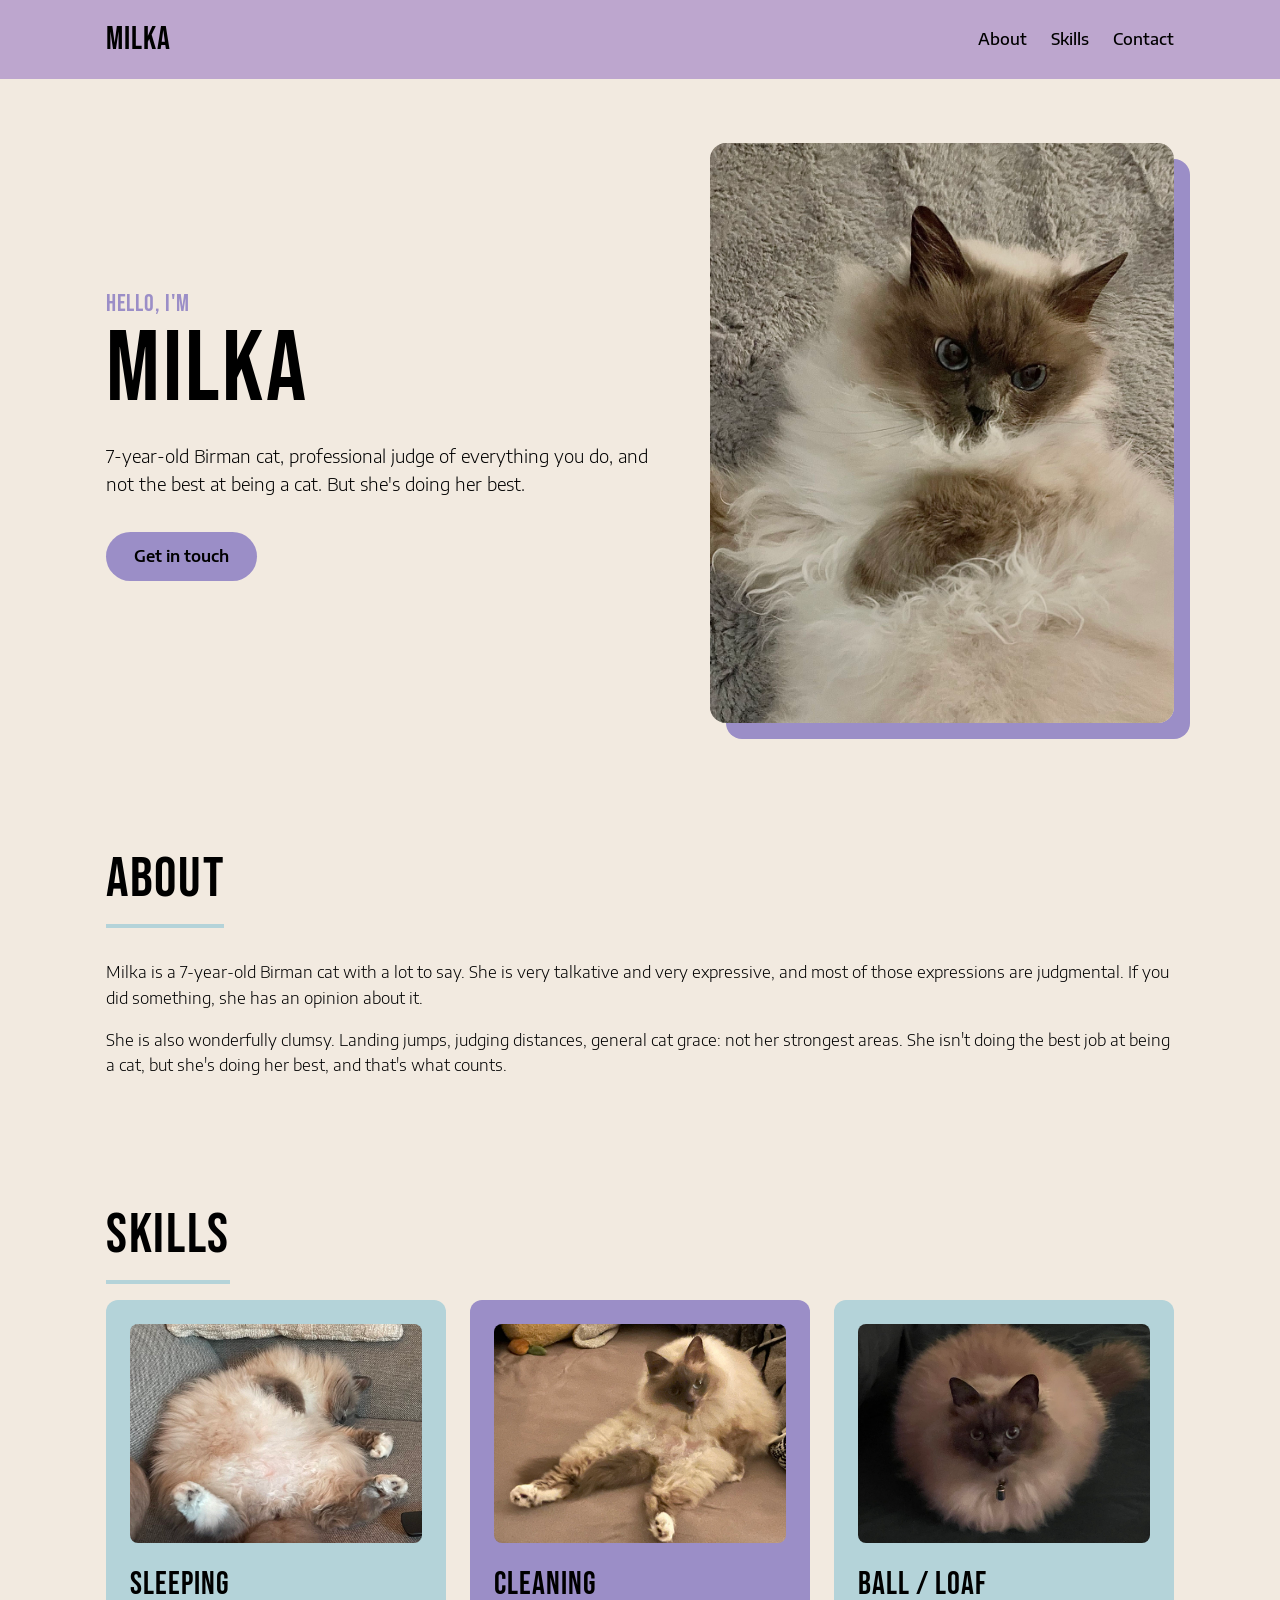
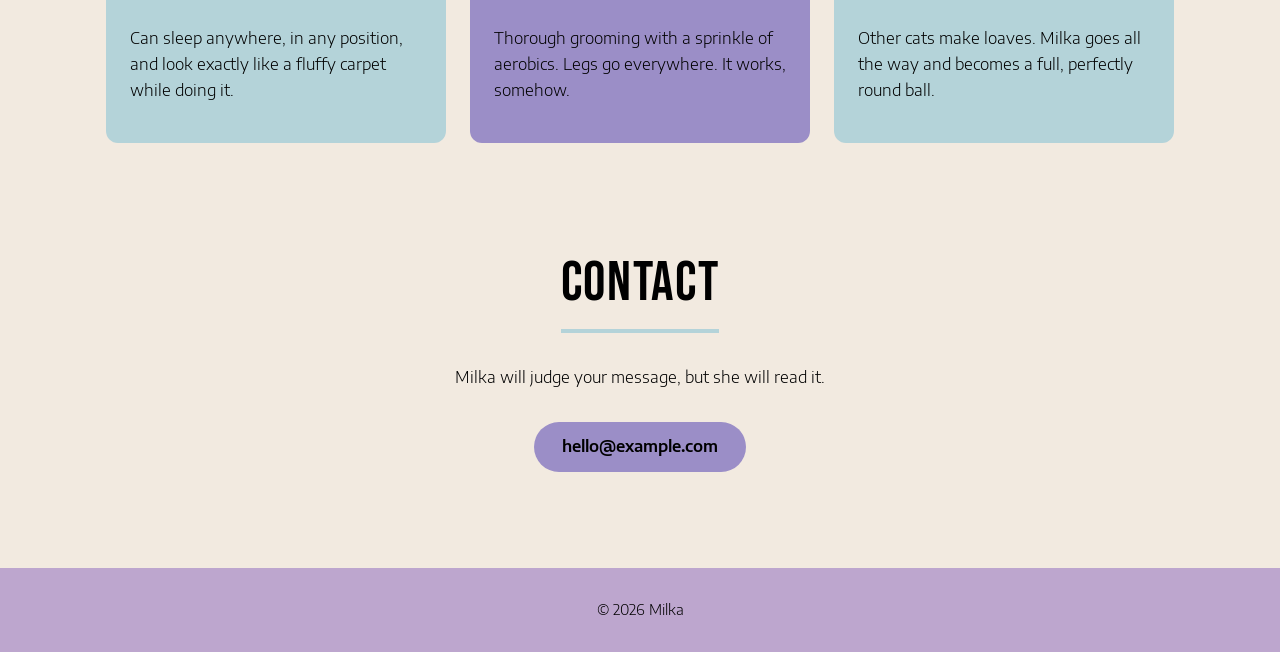
==== index.html @ d4df5263 "Add files via upload" ====
<!DOCTYPE html>
<html lang="en">
<head>
    <meta charset="UTF-8">
    <meta name="viewport" content="width=device-width, initial-scale=1.0">
    <title>Milka</title>

    <link rel="preconnect" href="https://fonts.googleapis.com">
    <link rel="preconnect" href="https://fonts.gstatic.com" crossorigin>
    <link href="https://fonts.googleapis.com/css2?family=Bebas+Neue&family=Encode+Sans+Semi+Expanded:wght@100;200;300;400;500;600;700;800;900&display=swap" rel="stylesheet">

    <link rel="stylesheet" href="style.css">
</head>
<body>
    <header class="site-header">
        <div class="container header-inner">
            <a href="#top" class="logo">Milka</a>
            <nav>
                <ul class="nav-list">
                    <li><a href="#about">About</a></li>
                    <li><a href="#skills">Skills</a></li>
                    <li><a href="#contact">Contact</a></li>
                </ul>
            </nav>
        </div>
    </header>

    <main id="top">
        <section class="hero container">
            <div class="hero-text">
                <p class="eyebrow">Hello, I'm</p>
                <h1>Milka</h1>
                <p class="lead">
                    7-year-old Birman cat, professional judge of everything you do,
                    and not the best at being a cat. But she's doing her best.
                </p>
                <a href="#contact" class="button">Get in touch</a>
            </div>
            <div class="hero-photo">
                <img src="img/1image.jpg" alt="Milka, a fluffy blue-eyed Birman cat, lying on her back">
            </div>
        </section>

        <section id="about" class="section container">
            <h2>About</h2>
            <p>
                Milka is a 7-year-old Birman cat with a lot to say. She is very talkative
                and very expressive, and most of those expressions are judgmental. If you
                did something, she has an opinion about it.
            </p>
            <p>
                She is also wonderfully clumsy. Landing jumps, judging distances, general
                cat grace: not her strongest areas. She isn't doing the best job at being
                a cat, but she's doing her best, and that's what counts.
            </p>
        </section>

        <section id="skills" class="section container">
            <h2>Skills</h2>
            <div class="cards">
                <article class="card">
                    <img src="img/image.webp" alt="Milka sleeping belly-up on the sofa" class="card-photo">
                    <h3>Sleeping</h3>
                    <p>Can sleep anywhere, in any position, and look exactly like a fluffy carpet while doing it.</p>
                </article>
                <article class="card card-alt">
                    <img src="img/2image.webp" alt="Milka mid-clean on the bed with her legs spread out" class="card-photo">
                    <h3>Cleaning</h3>
                    <p>Thorough grooming with a sprinkle of aerobics. Legs go everywhere. It works, somehow.</p>
                </article>
                <article class="card">
                    <img src="img/3image.webp" alt="Milka loafing as a perfectly round fluffy ball" class="card-photo">
                    <h3>Ball / Loaf</h3>
                    <p>Other cats make loaves. Milka goes all the way and becomes a full, perfectly round ball.</p>
                </article>
            </div>
        </section>

        <section id="contact" class="section container contact">
            <h2>Contact</h2>
            <p>Milka will judge your message, but she will read it.</p>
            <a href="mailto:hello@example.com" class="button">hello@example.com</a>
        </section>
    </main>

    <footer class="site-footer">
        <div class="container">
            <p>&copy; 2026 Milka</p>
        </div>
    </footer>
</body>
</html>
---- style.css ----
/* ---------- Colours ---------- */
:root {
    --base: #F2EAE0;
    --header: #BDA6CE;
    --accent-1: #9B8EC7;
    --accent-2: #B4D3D9;
    --text: #000000;
}

/* ---------- Fonts ---------- */
h1, h2, h3, .logo, .eyebrow {
    font-family: 'Bebas Neue', Arial, Helvetica, sans-serif;
    font-weight: 400;
    letter-spacing: 0.03em;
}

body {
    font-family: 'Encode Sans Semi Expanded', Arial, Helvetica, sans-serif;
    font-weight: 300;
    line-height: 1.6;
    color: var(--text);
    background: var(--base);
    margin: 0;
}

* {
    box-sizing: border-box;
}

html {
    scroll-behavior: smooth;
}

img {
    max-width: 100%;
    display: block;
}

.container {
    max-width: 1100px;
    margin: 0 auto;
    padding: 0 16px;
}

/* ---------- Header ---------- */
.site-header {
    background: var(--header);
    position: sticky;
    top: 0;
    z-index: 10;
}

.header-inner {
    display: flex;
    align-items: center;
    justify-content: space-between;
    flex-wrap: wrap;
    gap: 8px;
    padding-top: 14px;
    padding-bottom: 14px;
}

.logo {
    font-size: 2em;
    color: var(--text);
    text-decoration: none;
}

.nav-list {
    list-style: none;
    display: flex;
    gap: 24px;
    margin: 0;
    padding: 0;
}

.nav-list a {
    color: var(--text);
    text-decoration: none;
    font-weight: 500;
    border-bottom: 2px solid transparent;
}

.nav-list a:hover {
    border-bottom-color: var(--text);
}

/* ---------- Hero ---------- */
.hero {
    display: grid;
    grid-template-columns: 1.2fr 1fr;
    align-items: center;
    gap: 48px;
    padding-top: 64px;
    padding-bottom: 64px;
}

.eyebrow {
    font-size: 1.5em;
    color: var(--accent-1);
    margin: 0;
}

h1 {
    font-size: clamp(56px, 10vw, 100px);
    line-height: 0.95;
    margin: 0 0 24px;
}

.lead {
    font-size: 1.1em;
    max-width: 32em;
}

.hero-photo img {
    width: 100%;
    aspect-ratio: 4 / 5;
    object-fit: cover;
    object-position: center 15%;
    border-radius: 16px;
    box-shadow: 16px 16px 0 var(--accent-1);
}

/* ---------- Buttons ---------- */
.button {
    display: inline-block;
    margin-top: 16px;
    padding: 12px 28px;
    background: var(--accent-1);
    color: var(--text);
    text-decoration: none;
    font-weight: 600;
    border-radius: 999px;
    transition: background 0.2s;
}

.button:hover {
    background: var(--accent-2);
}

/* ---------- Sections ---------- */
.section {
    padding-top: 48px;
    padding-bottom: 48px;
}

h2 {
    font-size: 3.5em;
    margin: 0 0 16px;
    border-bottom: 4px solid var(--accent-2);
    display: inline-block;
}

.cards {
    display: grid;
    grid-template-columns: repeat(auto-fit, minmax(240px, 1fr));
    gap: 24px;
}

.card {
    background: var(--accent-2);
    padding: 24px;
    border-radius: 12px;
}

.card-photo {
    width: 100%;
    aspect-ratio: 4 / 3;
    object-fit: cover;
    border-radius: 8px;
    margin-bottom: 16px;
}

.card-alt {
    background: var(--accent-1);
}

h3 {
    font-size: 2em;
    margin: 0 0 8px;
}

.contact {
    text-align: center;
}

/* ---------- Footer ---------- */
.site-footer {
    background: var(--header);
    padding: 16px 0;
    margin-top: 48px;
    text-align: center;
    font-size: 0.9em;
}

/* ---------- Mobile ---------- */
@media (max-width: 720px) {
    .hero {
        grid-template-columns: 1fr;
        padding-top: 32px;
    }

    .hero-photo {
        order: -1;
        max-width: 360px;
        padding-right: 12px;
    }

    h2 {
        font-size: 2.8em;
    }
}
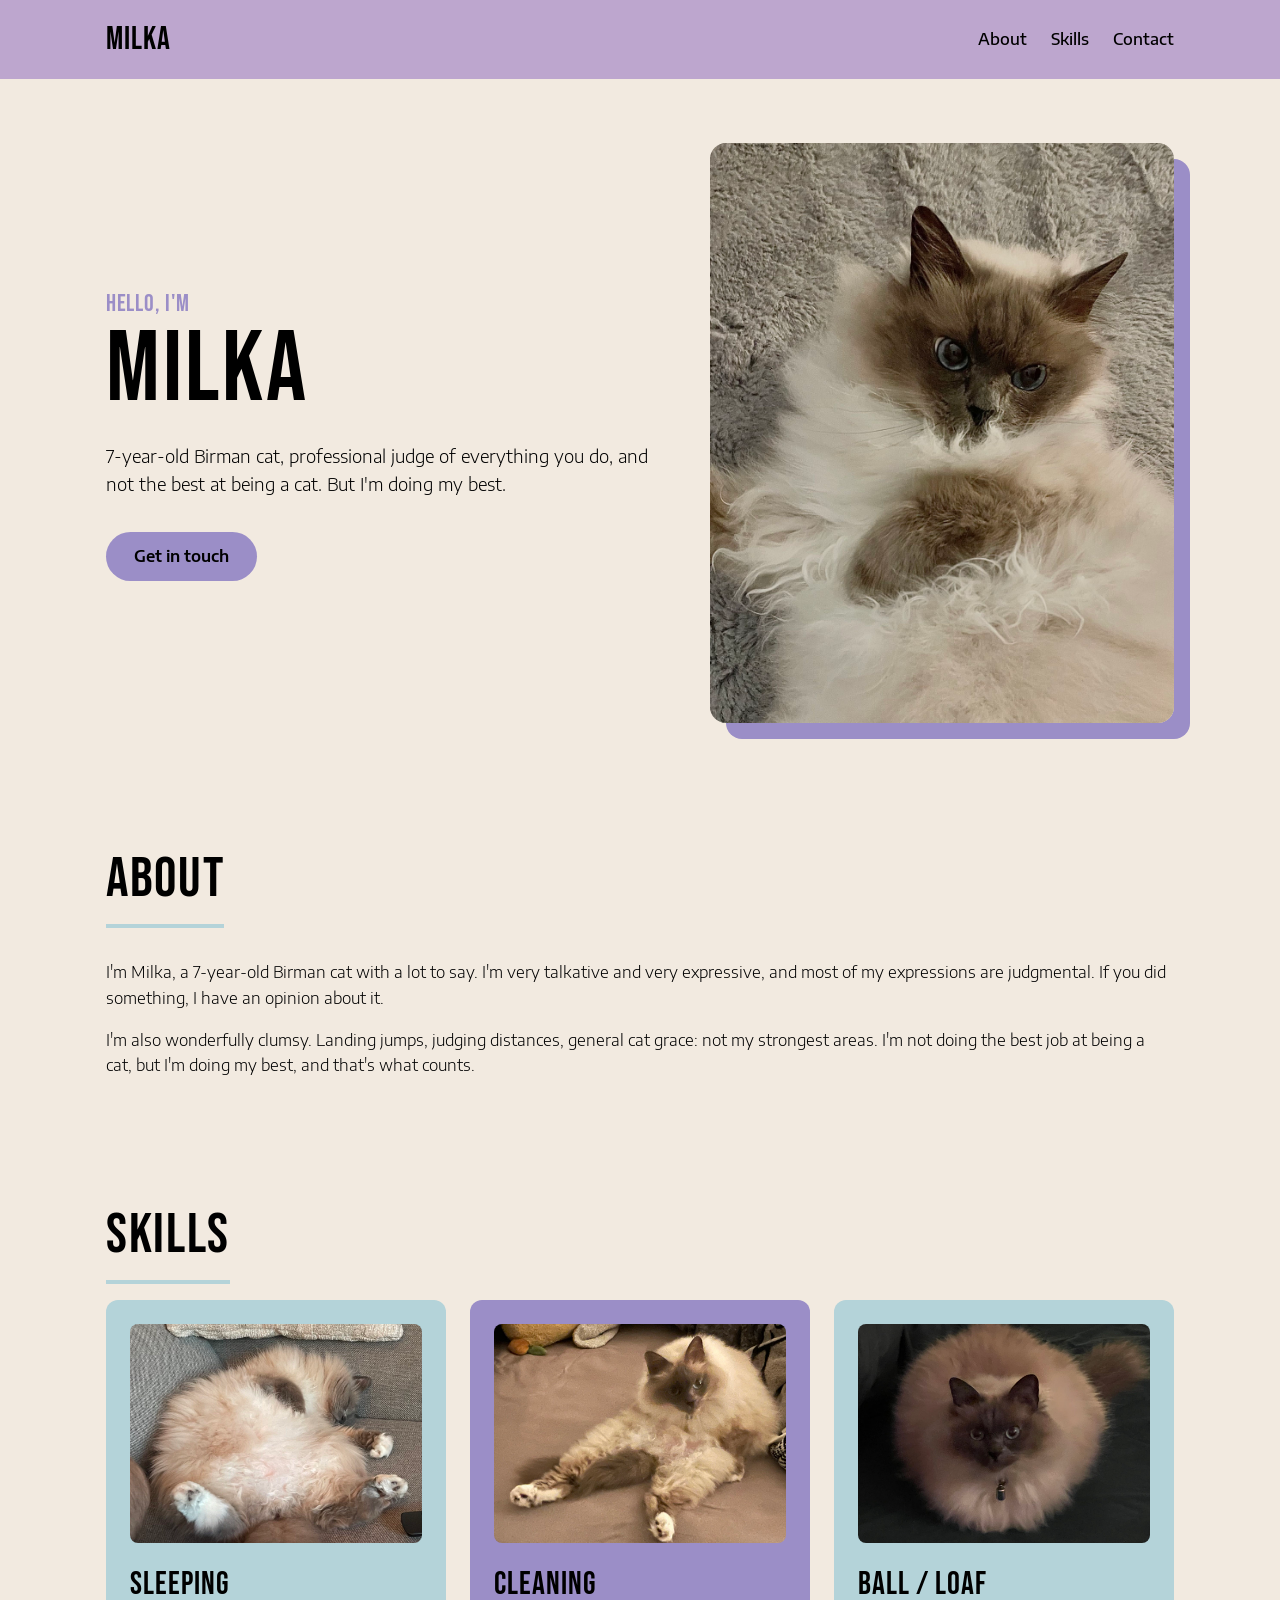
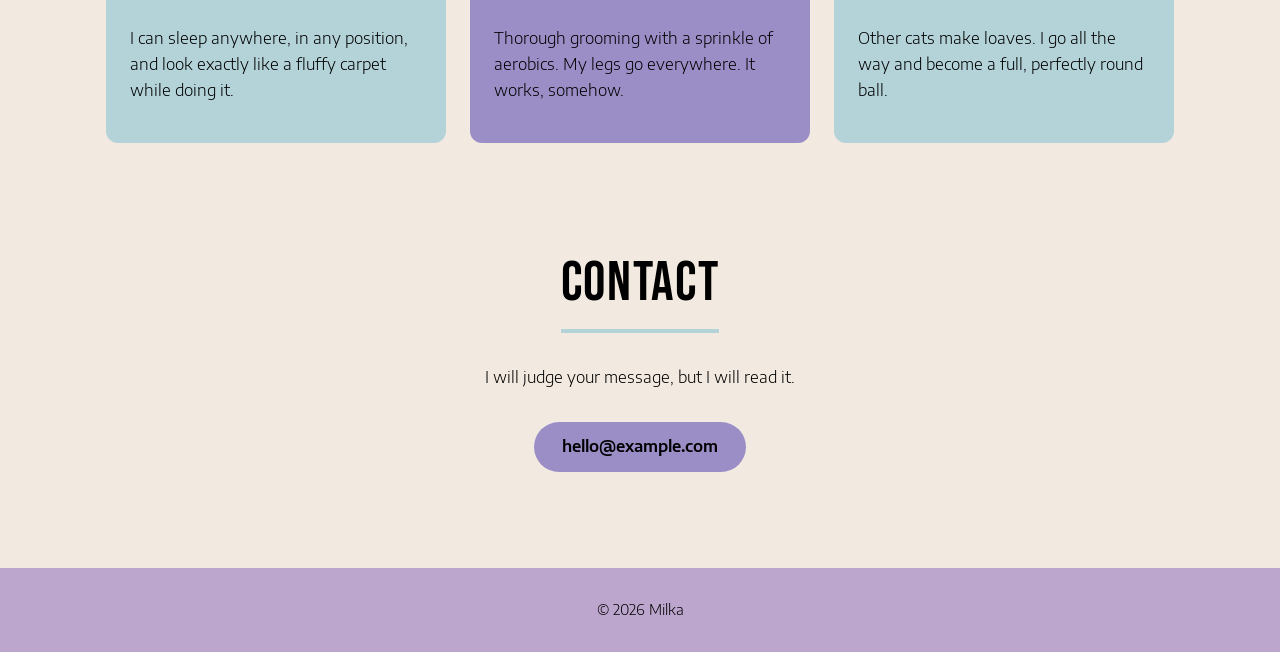
==== commit 1e7ccfd9: "Add files via upload" ====
--- a/index.html
+++ b/index.html
@@ -32,7 +32,7 @@
                 <h1>Milka</h1>
                 <p class="lead">
                     7-year-old Birman cat, professional judge of everything you do,
-                    and not the best at being a cat. But she's doing her best.
+                    and not the best at being a cat. But I'm doing my best.
                 </p>
                 <a href="#contact" class="button">Get in touch</a>
             </div>
@@ -44,14 +44,14 @@
         <section id="about" class="section container">
             <h2>About</h2>
             <p>
-                Milka is a 7-year-old Birman cat with a lot to say. She is very talkative
-                and very expressive, and most of those expressions are judgmental. If you
-                did something, she has an opinion about it.
+                I'm Milka, a 7-year-old Birman cat with a lot to say. I'm very talkative
+                and very expressive, and most of my expressions are judgmental. If you
+                did something, I have an opinion about it.
             </p>
             <p>
-                She is also wonderfully clumsy. Landing jumps, judging distances, general
-                cat grace: not her strongest areas. She isn't doing the best job at being
-                a cat, but she's doing her best, and that's what counts.
+                I'm also wonderfully clumsy. Landing jumps, judging distances, general
+                cat grace: not my strongest areas. I'm not doing the best job at being
+                a cat, but I'm doing my best, and that's what counts.
             </p>
         </section>
 
@@ -61,24 +61,24 @@
                 <article class="card">
                     <img src="img/image.webp" alt="Milka sleeping belly-up on the sofa" class="card-photo">
                     <h3>Sleeping</h3>
-                    <p>Can sleep anywhere, in any position, and look exactly like a fluffy carpet while doing it.</p>
+                    <p>I can sleep anywhere, in any position, and look exactly like a fluffy carpet while doing it.</p>
                 </article>
                 <article class="card card-alt">
                     <img src="img/2image.webp" alt="Milka mid-clean on the bed with her legs spread out" class="card-photo">
                     <h3>Cleaning</h3>
-                    <p>Thorough grooming with a sprinkle of aerobics. Legs go everywhere. It works, somehow.</p>
+                    <p>Thorough grooming with a sprinkle of aerobics. My legs go everywhere. It works, somehow.</p>
                 </article>
                 <article class="card">
                     <img src="img/3image.webp" alt="Milka loafing as a perfectly round fluffy ball" class="card-photo">
                     <h3>Ball / Loaf</h3>
-                    <p>Other cats make loaves. Milka goes all the way and becomes a full, perfectly round ball.</p>
+                    <p>Other cats make loaves. I go all the way and become a full, perfectly round ball.</p>
                 </article>
             </div>
         </section>
 
         <section id="contact" class="section container contact">
             <h2>Contact</h2>
-            <p>Milka will judge your message, but she will read it.</p>
+            <p>I will judge your message, but I will read it.</p>
             <a href="mailto:hello@example.com" class="button">hello@example.com</a>
         </section>
     </main>
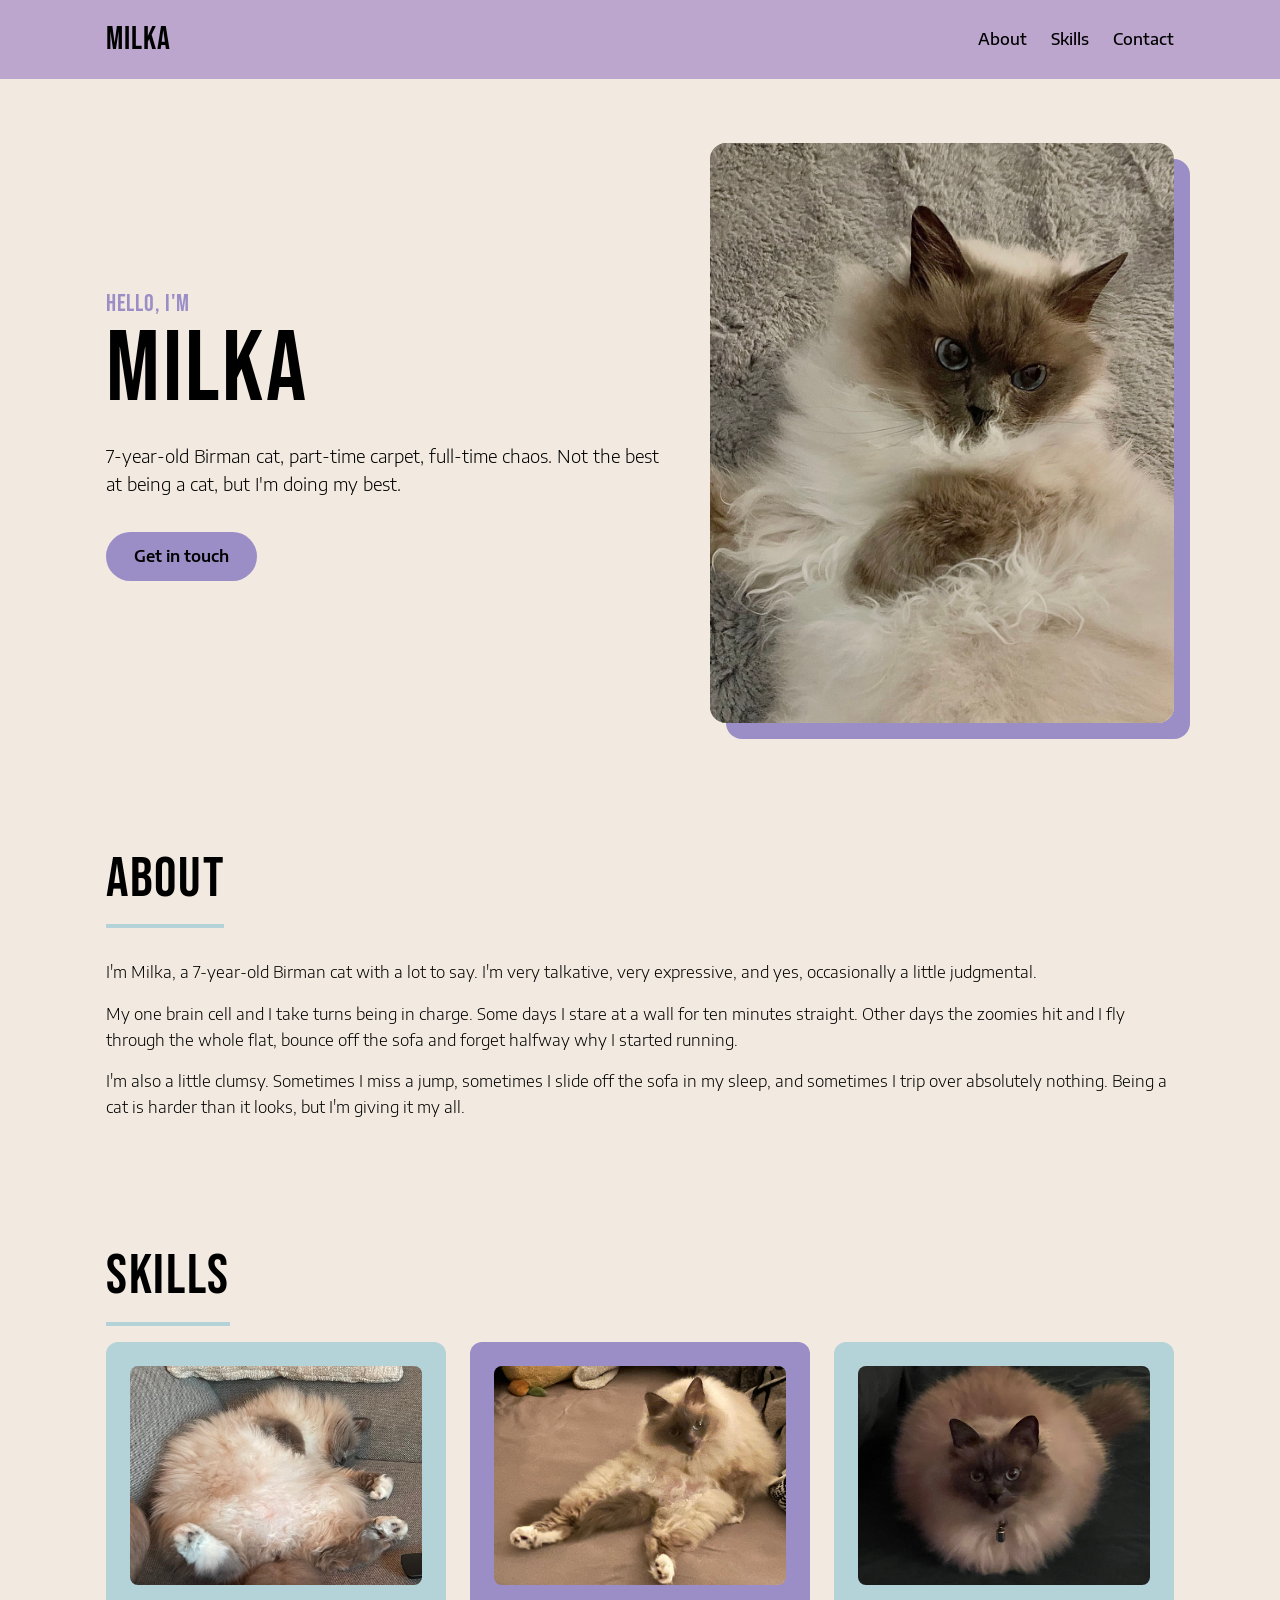
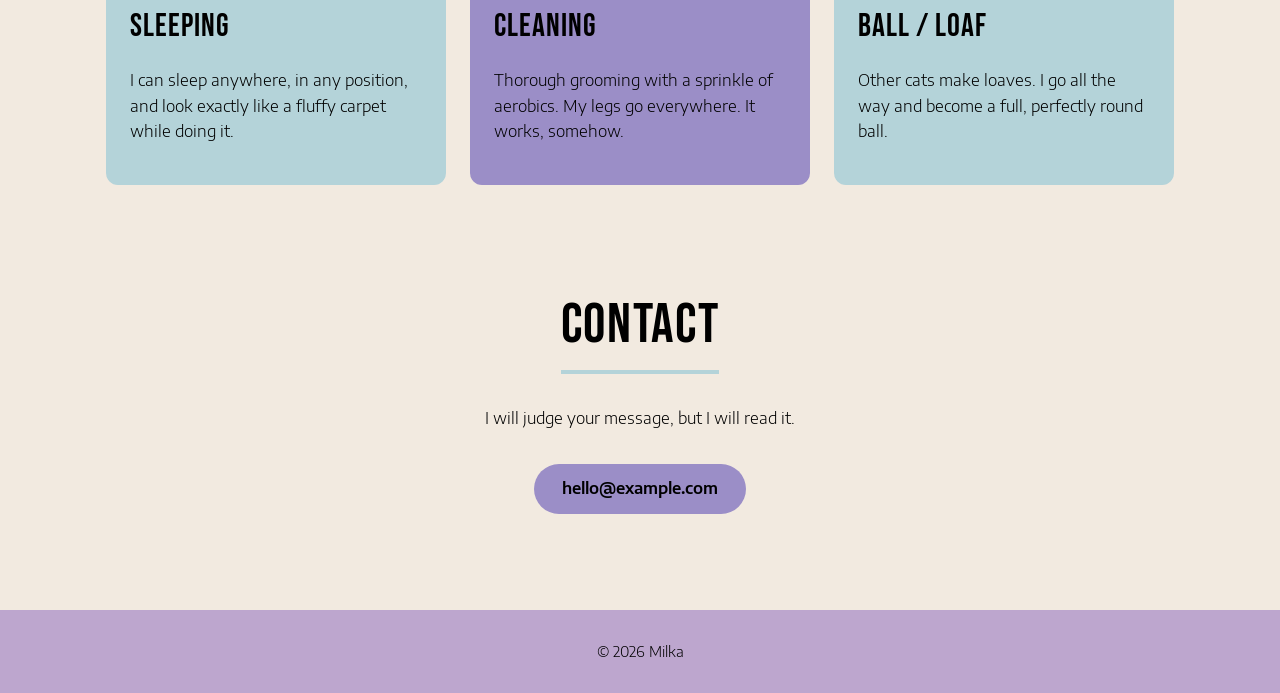
==== commit 4a2627ce: "Add files via upload" ====
--- a/index.html
+++ b/index.html
@@ -31,8 +31,8 @@
                 <p class="eyebrow">Hello, I'm</p>
                 <h1>Milka</h1>
                 <p class="lead">
-                    7-year-old Birman cat, professional judge of everything you do,
-                    and not the best at being a cat. But I'm doing my best.
+                    7-year-old Birman cat, part-time carpet, full-time chaos.
+                    Not the best at being a cat, but I'm doing my best.
                 </p>
                 <a href="#contact" class="button">Get in touch</a>
             </div>
@@ -44,14 +44,19 @@
         <section id="about" class="section container">
             <h2>About</h2>
             <p>
-                I'm Milka, a 7-year-old Birman cat with a lot to say. I'm very talkative
-                and very expressive, and most of my expressions are judgmental. If you
-                did something, I have an opinion about it.
+                I'm Milka, a 7-year-old Birman cat with a lot to say. I'm very talkative,
+                very expressive, and yes, occasionally a little judgmental.
             </p>
             <p>
-                I'm also wonderfully clumsy. Landing jumps, judging distances, general
-                cat grace: not my strongest areas. I'm not doing the best job at being
-                a cat, but I'm doing my best, and that's what counts.
+                My one brain cell and I take turns being in charge. Some days I stare at
+                a wall for ten minutes straight. Other days the zoomies hit and I fly
+                through the whole flat, bounce off the sofa and forget halfway why I
+                started running.
+            </p>
+            <p>
+                I'm also a little clumsy. Sometimes I miss a jump, sometimes I slide
+                off the sofa in my sleep, and sometimes I trip over absolutely nothing.
+                Being a cat is harder than it looks, but I'm giving it my all.
             </p>
         </section>
 
